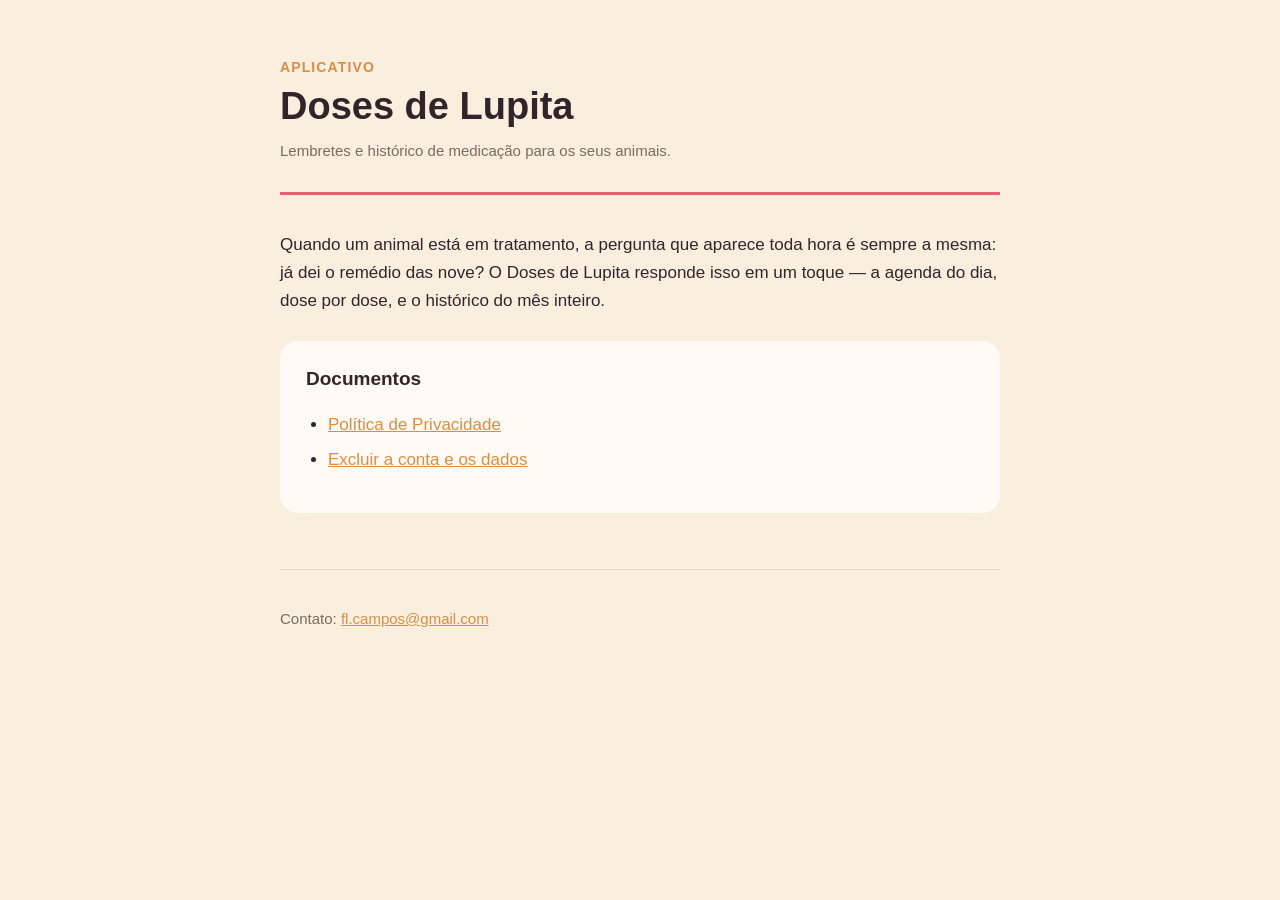
==== lupita/index.html @ 8a530668 "site do app em lupita/" ====
<!DOCTYPE html>
<html lang="pt-BR">
<head>
<meta charset="utf-8">
<meta name="viewport" content="width=device-width, initial-scale=1">
<title>Doses de Lupita</title>
<link rel="stylesheet" href="estilo.css">
</head>
<body>
<main>

<header>
  <p class="app">Aplicativo</p>
  <h1>Doses de Lupita</h1>
  <p class="data">Lembretes e histórico de medicação para os seus animais.</p>
</header>

<p>
  Quando um animal está em tratamento, a pergunta que aparece toda hora é
  sempre a mesma: já dei o remédio das nove? O Doses de Lupita responde isso
  em um toque — a agenda do dia, dose por dose, e o histórico do mês inteiro.
</p>

<div class="cartao">
  <h3 style="margin-top:0">Documentos</h3>
  <ul>
    <li><a href="privacidade.html">Política de Privacidade</a></li>
    <li><a href="excluir-conta.html">Excluir a conta e os dados</a></li>
  </ul>
</div>

<footer>
  <p>Contato: <a href="mailto:fl.campos@gmail.com">fl.campos@gmail.com</a></p>
</footer>

</main>
</body>
</html>
---- lupita/estilo.css ----
/* A mesma paleta do app (lib/core/theme.dart), para a página não parecer
   de outra empresa. */
:root {
  --creme: #FAEFDF;
  --creme-claro: #FFFBF4;
  --marrom: #33242A;
  --ambar: #F6B47B;
  --ambar-fundo: #D98E45;
  --coral: #EB5C6F;
}

* { box-sizing: border-box; }

body {
  margin: 0;
  padding: 0 20px 80px;
  background: var(--creme);
  color: var(--marrom);
  font: 17px/1.65 -apple-system, BlinkMacSystemFont, "Segoe UI", Roboto,
        "Helvetica Neue", Arial, sans-serif;
}

main { max-width: 720px; margin: 0 auto; }

header {
  padding: 56px 0 28px;
  border-bottom: 3px solid var(--coral);
  margin-bottom: 36px;
}

header p.app { margin: 0 0 6px; font-weight: 700; color: var(--ambar-fundo); letter-spacing: .08em; text-transform: uppercase; font-size: 14px; }

h1 { margin: 0 0 10px; font-size: 38px; line-height: 1.15; }
h2 { margin: 42px 0 12px; font-size: 24px; }
h3 { margin: 28px 0 8px; font-size: 19px; }

p.data { margin: 0; color: #7a6a63; font-size: 15px; }

ul { padding-left: 22px; }
li { margin: 7px 0; }

.cartao {
  background: var(--creme-claro);
  border-radius: 18px;
  padding: 22px 26px;
  margin: 26px 0;
}

.passos { counter-reset: passo; list-style: none; padding-left: 0; }
.passos li {
  counter-increment: passo;
  position: relative;
  padding-left: 46px;
  margin: 16px 0;
}
.passos li::before {
  content: counter(passo);
  position: absolute;
  left: 0; top: 0;
  width: 30px; height: 30px;
  border-radius: 50%;
  background: var(--ambar);
  color: var(--marrom);
  font-weight: 700;
  display: grid;
  place-items: center;
}

a { color: var(--ambar-fundo); }

footer {
  margin-top: 56px;
  padding-top: 22px;
  border-top: 1px solid #e2d5c3;
  font-size: 15px;
  color: #7a6a63;
}
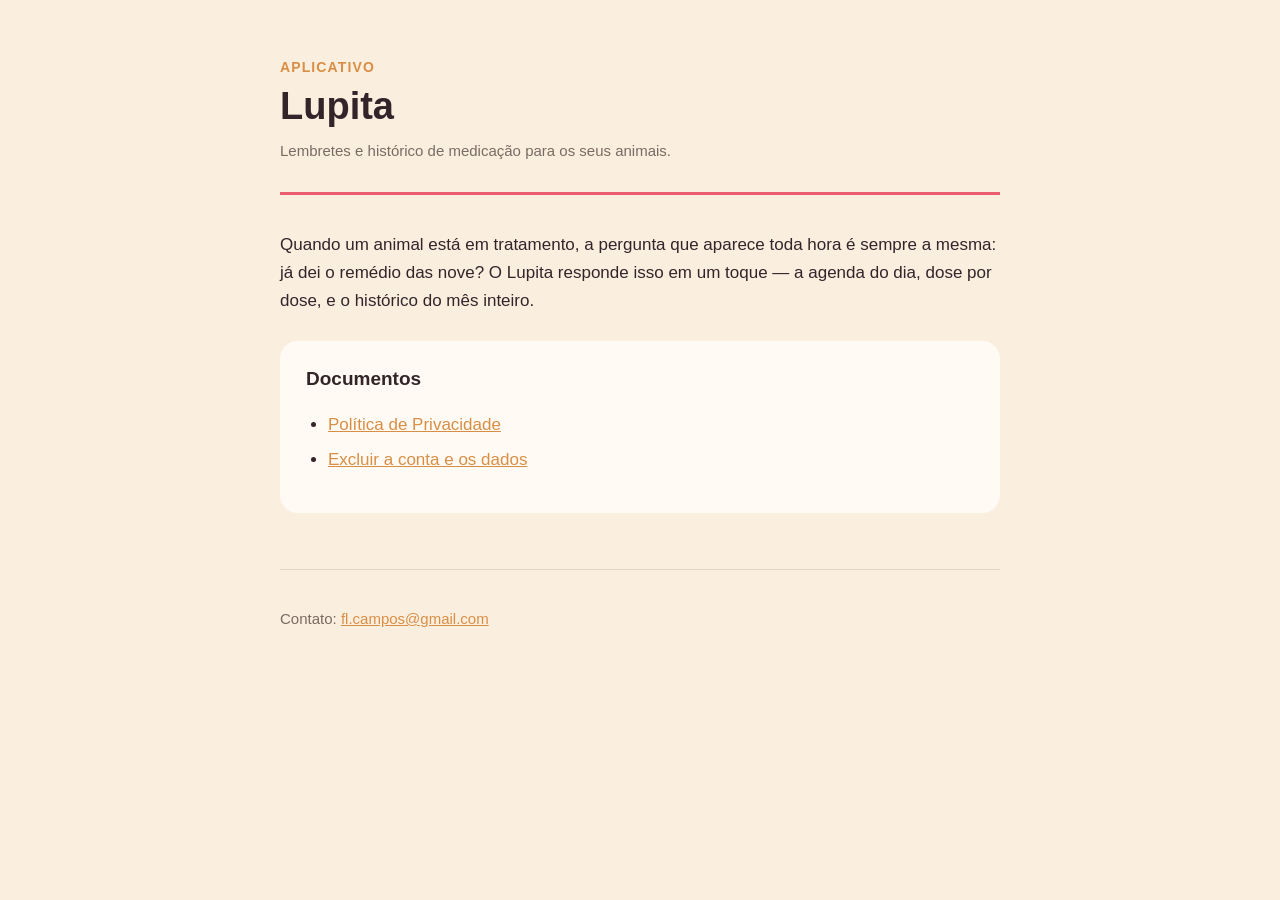
==== commit 29de33cd: "Lupita: novo nome e política de privacidade da versão offline" ====
--- a/lupita/index.html
+++ b/lupita/index.html
@@ -3,7 +3,7 @@
 <head>
 <meta charset="utf-8">
 <meta name="viewport" content="width=device-width, initial-scale=1">
-<title>Doses de Lupita</title>
+<title>Lupita</title>
 <link rel="stylesheet" href="estilo.css">
 </head>
 <body>
@@ -11,13 +11,13 @@
 
 <header>
   <p class="app">Aplicativo</p>
-  <h1>Doses de Lupita</h1>
+  <h1>Lupita</h1>
   <p class="data">Lembretes e histórico de medicação para os seus animais.</p>
 </header>
 
 <p>
   Quando um animal está em tratamento, a pergunta que aparece toda hora é
-  sempre a mesma: já dei o remédio das nove? O Doses de Lupita responde isso
+  sempre a mesma: já dei o remédio das nove? O Lupita responde isso
   em um toque — a agenda do dia, dose por dose, e o histórico do mês inteiro.
 </p>
 
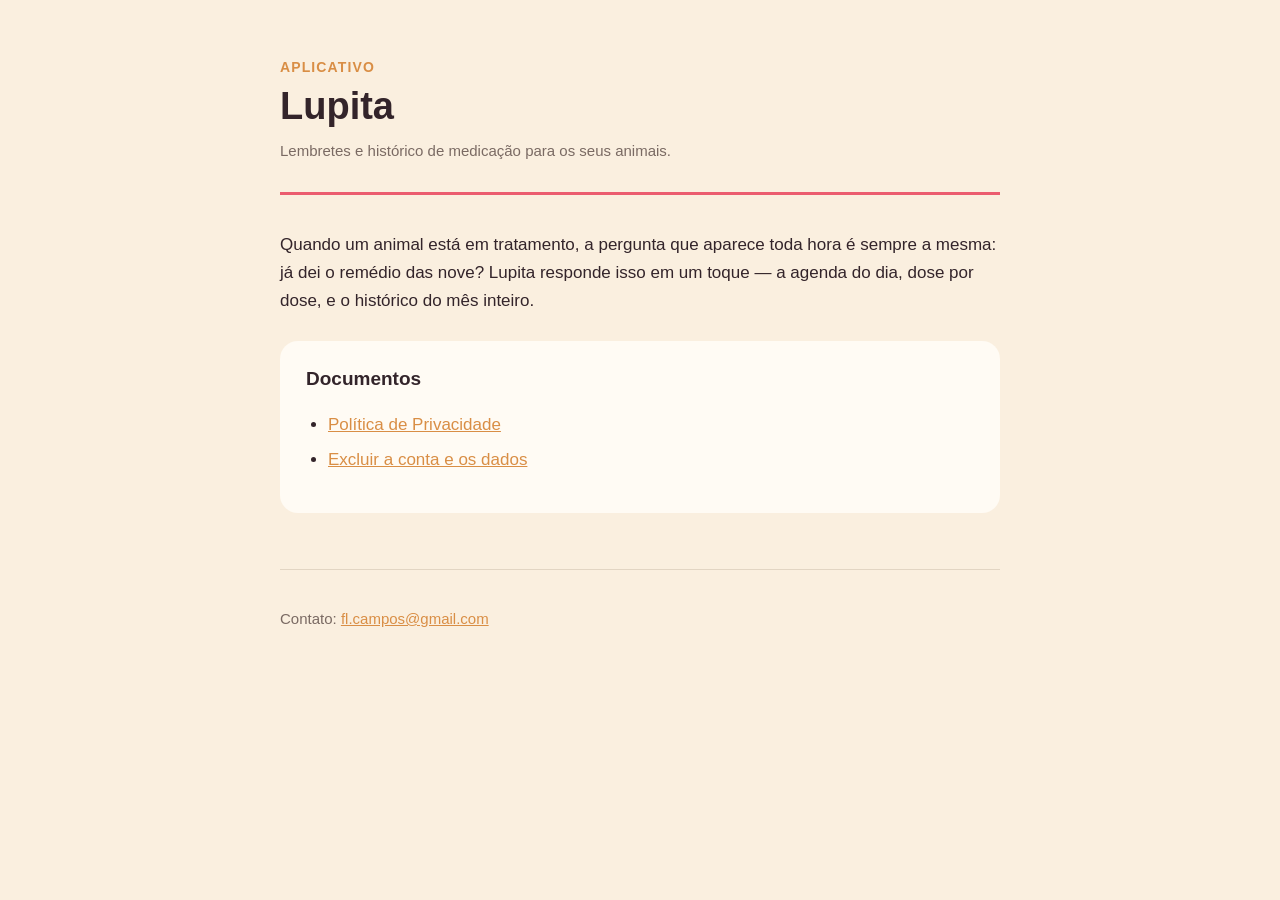
==== commit 438b3d1f: "app-ads.txt do AdMob e política de privacidade com anúncios Co-Authored-By: Claude Opus 5.5 <noreply" ====
--- a/lupita/index.html
+++ b/lupita/index.html
@@ -17,7 +17,7 @@
 
 <p>
   Quando um animal está em tratamento, a pergunta que aparece toda hora é
-  sempre a mesma: já dei o remédio das nove? O Lupita responde isso
+  sempre a mesma: já dei o remédio das nove? Lupita responde isso
   em um toque — a agenda do dia, dose por dose, e o histórico do mês inteiro.
 </p>
 
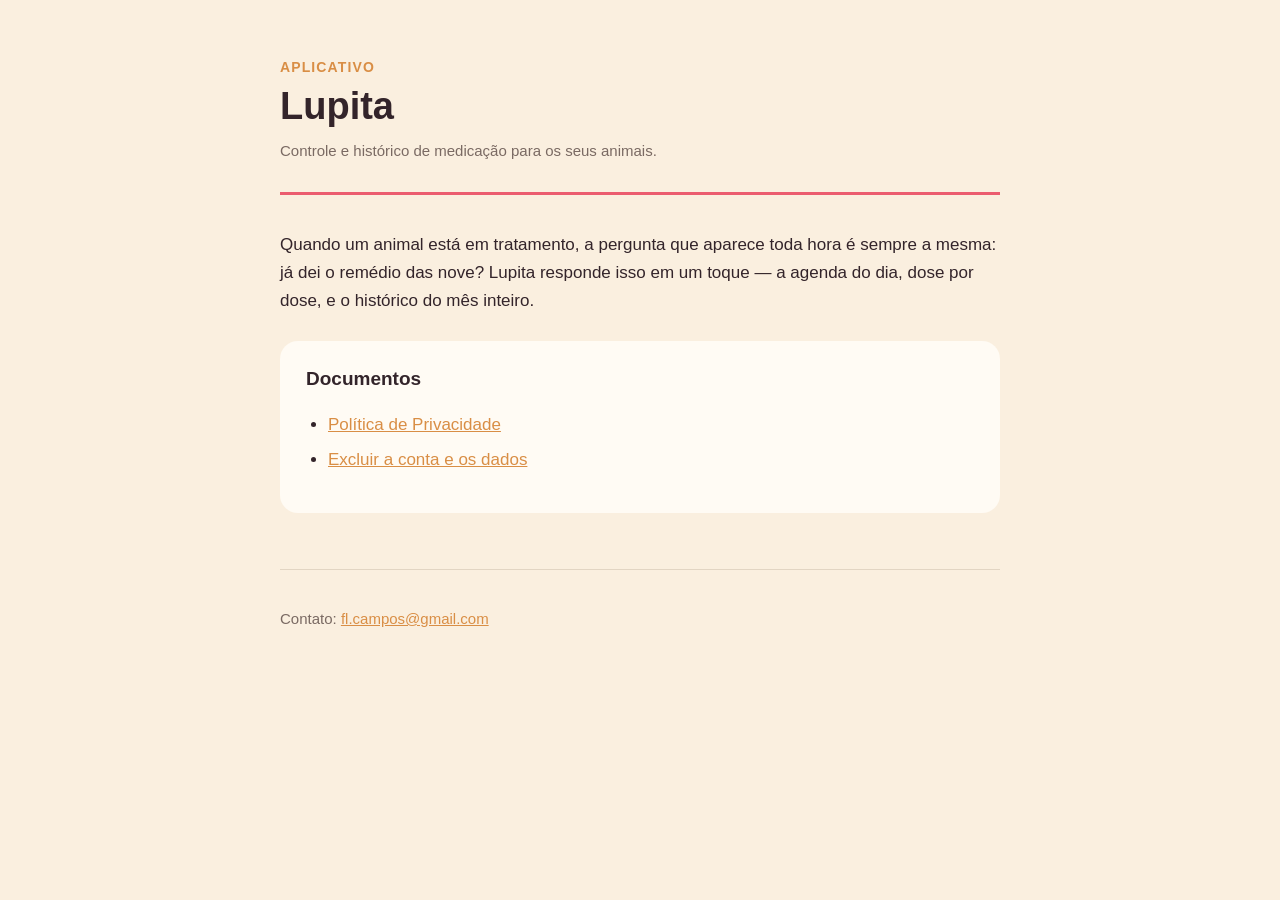
==== commit a1638a5f: "Política e página inicial sem os lembretes, que ficam fora do MVP Co-Authored-By: Claude Opus 5.5 <n" ====
--- a/lupita/index.html
+++ b/lupita/index.html
@@ -12,7 +12,7 @@
 <header>
   <p class="app">Aplicativo</p>
   <h1>Lupita</h1>
-  <p class="data">Lembretes e histórico de medicação para os seus animais.</p>
+  <p class="data">Controle e histórico de medicação para os seus animais.</p>
 </header>
 
 <p>
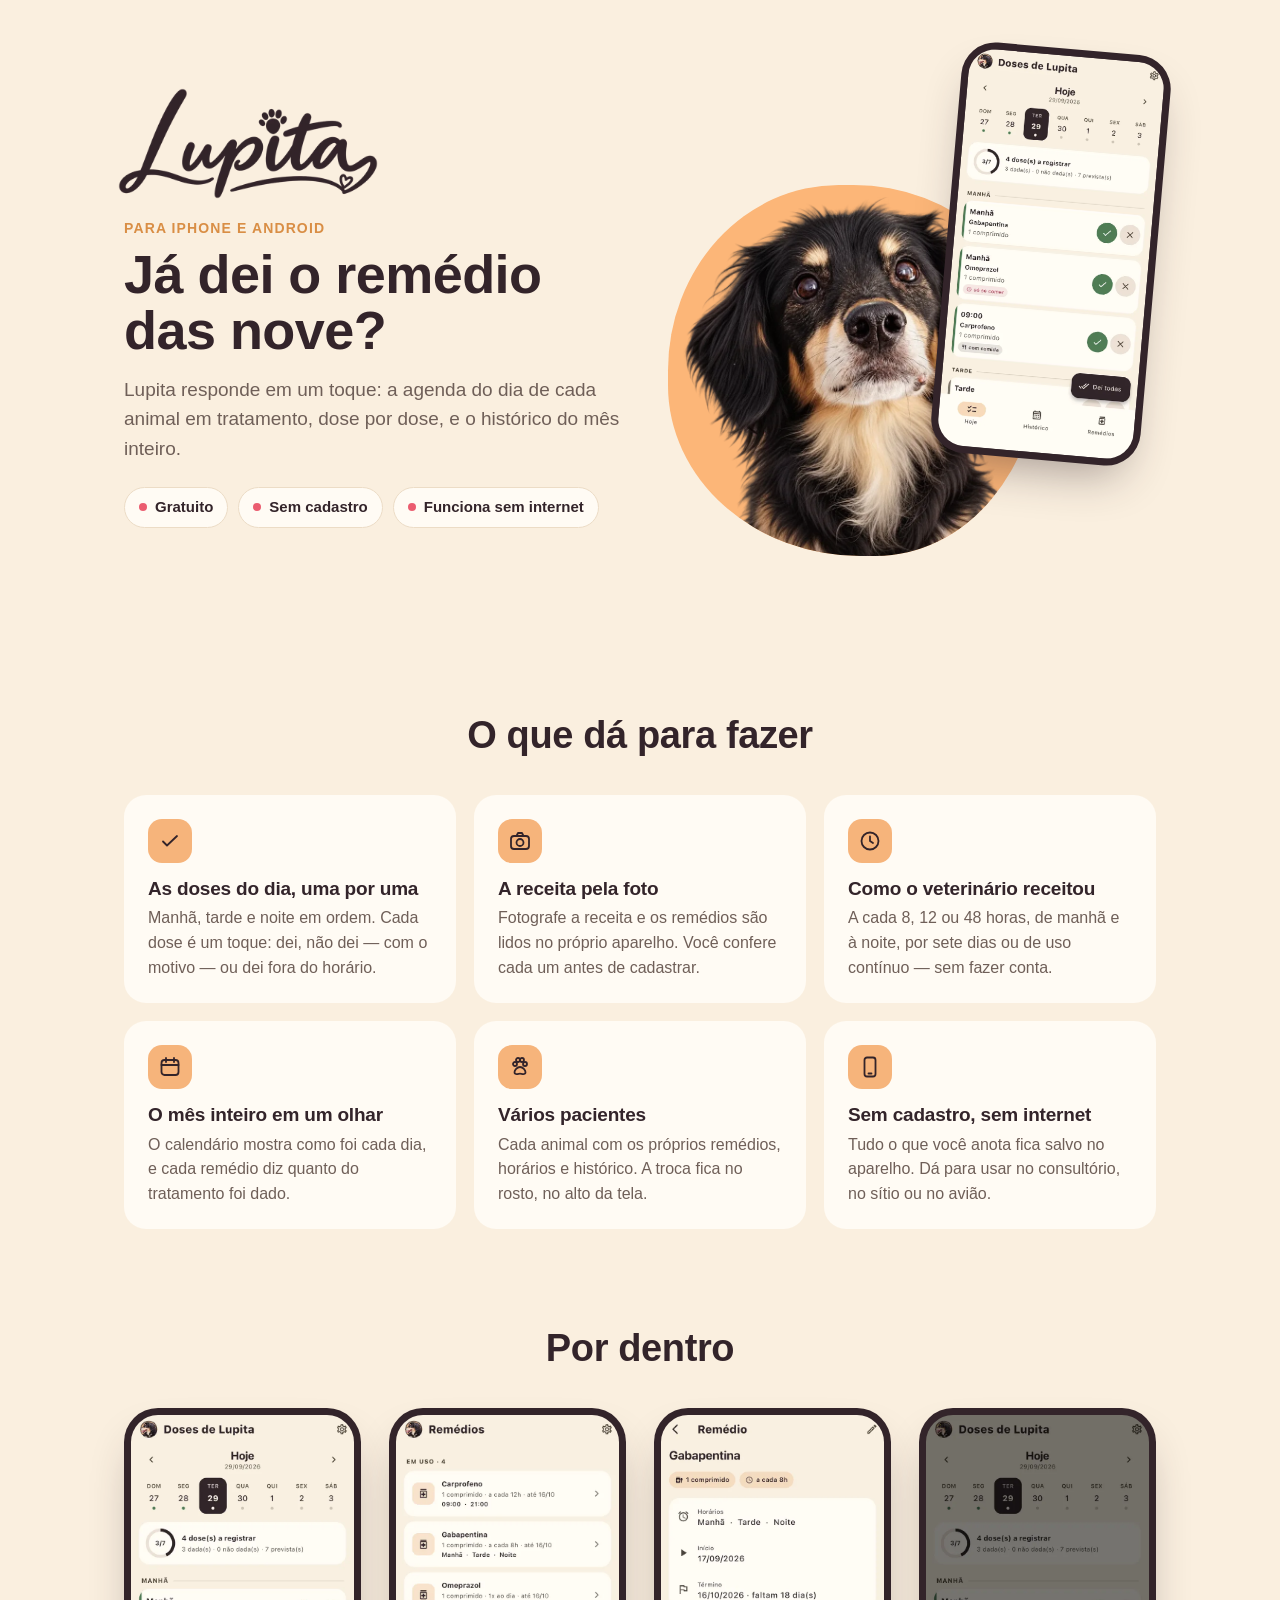
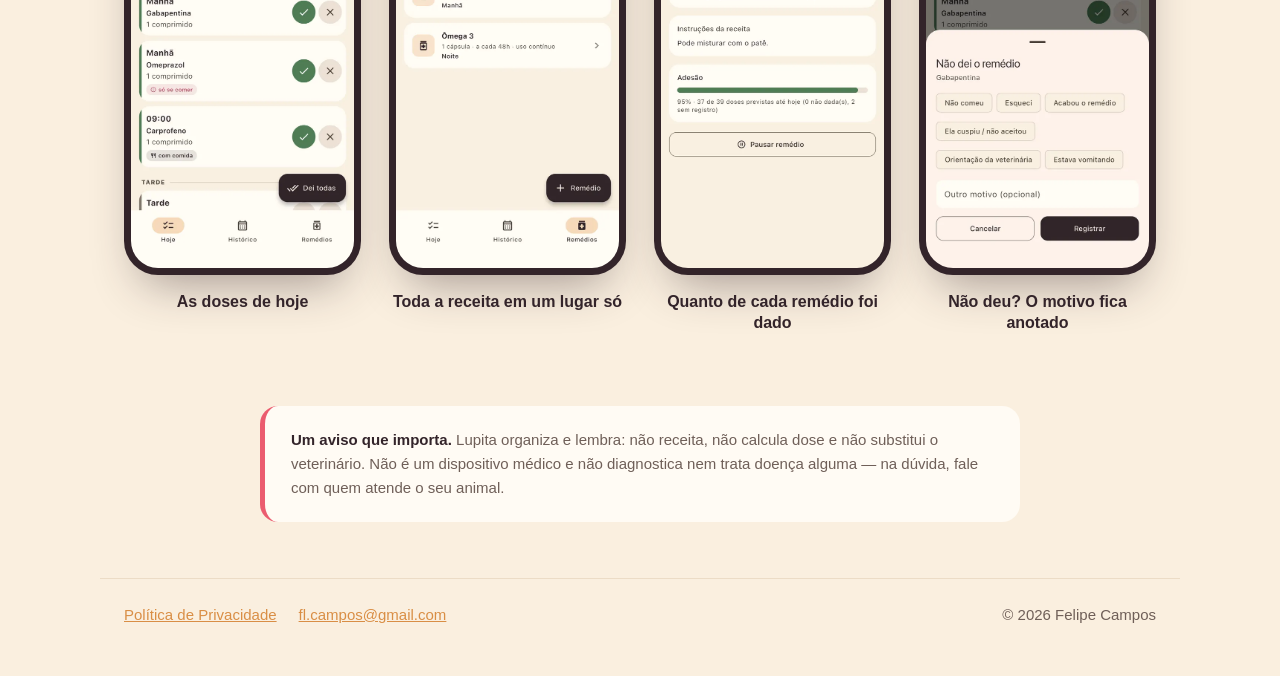
==== commit f10d3c05: "Página inicial nova do Lupita, sem o link de exclusão de conta Co-Authored-By: Claude Opus 5.5 <nore" ====
--- a/lupita/index.html
+++ b/lupita/index.html
@@ -3,36 +3,138 @@
 <head>
 <meta charset="utf-8">
 <meta name="viewport" content="width=device-width, initial-scale=1">
-<title>Lupita</title>
+<title>Lupita — controle e histórico de medicação para os seus animais</title>
+<meta name="description" content="Lupita mostra as doses do dia de cada animal em tratamento, lê a receita pela foto e guarda o histórico do mês. Gratuito, sem cadastro e funciona sem internet.">
+<meta property="og:title" content="Lupita">
+<meta property="og:description" content="Controle e histórico de medicação para os seus animais.">
+<meta property="og:image" content="https://felipers84.github.io/lupita/img/compartilhar.jpg">
+<meta property="og:type" content="website">
+<meta property="og:locale" content="pt_BR">
+<meta name="theme-color" content="#FAEFDF">
+<link rel="icon" href="img/icone-48.png">
+<link rel="apple-touch-icon" href="img/icone-180.png">
 <link rel="stylesheet" href="estilo.css">
+<link rel="stylesheet" href="inicio.css">
 </head>
-<body>
-<main>
+<body class="inicio">
 
-<header>
-  <p class="app">Aplicativo</p>
-  <h1>Lupita</h1>
-  <p class="data">Controle e histórico de medicação para os seus animais.</p>
-</header>
+<section class="hero">
+  <div class="hero-texto">
+    <img class="letreiro" src="img/letreiro.webp" alt="Lupita" width="350" height="149">
+    <p class="sobretitulo">Para iPhone e Android</p>
+    <h1>Já dei o remédio das nove?</h1>
+    <p class="chamada">
+      Lupita responde em um toque: a agenda do dia de cada animal em
+      tratamento, dose por dose, e o histórico do mês inteiro.
+    </p>
+    <ul class="selos">
+      <li>Gratuito</li>
+      <li>Sem cadastro</li>
+      <li>Funciona sem internet</li>
+    </ul>
+  </div>
+  <div class="hero-arte" aria-hidden="true">
+    <div class="retrato">
+      <img src="img/lupita.webp" alt="" width="360" height="379">
+    </div>
+    <div class="aparelho hero-aparelho">
+      <img src="img/tela-hoje.webp" alt="" width="300" height="610">
+    </div>
+  </div>
+</section>
 
-<p>
-  Quando um animal está em tratamento, a pergunta que aparece toda hora é
-  sempre a mesma: já dei o remédio das nove? Lupita responde isso
-  em um toque — a agenda do dia, dose por dose, e o histórico do mês inteiro.
-</p>
+<section class="recursos">
+  <h2>O que dá para fazer</h2>
+  <div class="grade">
+    <article class="recurso">
+      <span class="recurso-icone">
+        <svg viewBox="0 0 24 24"><path d="M5 12.5l4 4L19 7"/></svg>
+      </span>
+      <h3>As doses do dia, uma por uma</h3>
+      <p>Manhã, tarde e noite em ordem. Cada dose é um toque: dei, não dei —
+        com o motivo — ou dei fora do horário.</p>
+    </article>
+    <article class="recurso">
+      <span class="recurso-icone">
+        <svg viewBox="0 0 24 24"><rect x="3" y="7" width="18" height="13" rx="3"/><path d="M8.5 7l1.5-3h4l1.5 3"/><circle cx="12" cy="13.5" r="3.5"/></svg>
+      </span>
+      <h3>A receita pela foto</h3>
+      <p>Fotografe a receita e os remédios são lidos no próprio aparelho.
+        Você confere cada um antes de cadastrar.</p>
+    </article>
+    <article class="recurso">
+      <span class="recurso-icone">
+        <svg viewBox="0 0 24 24"><circle cx="12" cy="12" r="8.5"/><path d="M12 7.5V12l3 2"/></svg>
+      </span>
+      <h3>Como o veterinário receitou</h3>
+      <p>A cada 8, 12 ou 48 horas, de manhã e à noite, por sete dias ou de
+        uso contínuo — sem fazer conta.</p>
+    </article>
+    <article class="recurso">
+      <span class="recurso-icone">
+        <svg viewBox="0 0 24 24"><rect x="3.5" y="5" width="17" height="15" rx="3"/><path d="M3.5 10h17M8 3v4M16 3v4"/></svg>
+      </span>
+      <h3>O mês inteiro em um olhar</h3>
+      <p>O calendário mostra como foi cada dia, e cada remédio diz quanto do
+        tratamento foi dado.</p>
+    </article>
+    <article class="recurso">
+      <span class="recurso-icone">
+        <svg viewBox="0 0 24 24"><circle cx="7" cy="9" r="2"/><circle cx="17" cy="9" r="2"/><circle cx="10" cy="5" r="2"/><circle cx="14" cy="5" r="2"/><path d="M12 12c-3 0-5.5 3-5.5 5.2 0 1.5 1.3 2.3 2.8 1.9 1-.3 1.8-.5 2.7-.5s1.7.2 2.7.5c1.5.4 2.8-.4 2.8-1.9C17.5 15 15 12 12 12z"/></svg>
+      </span>
+      <h3>Vários pacientes</h3>
+      <p>Cada animal com os próprios remédios, horários e histórico. A troca
+        fica no rosto, no alto da tela.</p>
+    </article>
+    <article class="recurso">
+      <span class="recurso-icone">
+        <svg viewBox="0 0 24 24"><rect x="6.5" y="2.5" width="11" height="19" rx="2.5"/><path d="M10.5 18.5h3"/></svg>
+      </span>
+      <h3>Sem cadastro, sem internet</h3>
+      <p>Tudo o que você anota fica salvo no aparelho. Dá para usar no
+        consultório, no sítio ou no avião.</p>
+    </article>
+  </div>
+</section>
 
-<div class="cartao">
-  <h3 style="margin-top:0">Documentos</h3>
-  <ul>
-    <li><a href="privacidade.html">Política de Privacidade</a></li>
-    <li><a href="excluir-conta.html">Excluir a conta e os dados</a></li>
-  </ul>
-</div>
+<section class="telas">
+  <h2>Por dentro</h2>
+  <div class="galeria">
+    <figure>
+      <div class="aparelho"><img src="img/tela-hoje.webp" alt="A tela Hoje, com as doses da manhã de Lupita e os botões de dei e não dei" width="300" height="610" loading="lazy"></div>
+      <figcaption>As doses de hoje</figcaption>
+    </figure>
+    <figure>
+      <div class="aparelho"><img src="img/tela-remedios.webp" alt="A lista de remédios em uso, com dose, horários e duração" width="300" height="610" loading="lazy"></div>
+      <figcaption>Toda a receita em um lugar só</figcaption>
+    </figure>
+    <figure>
+      <div class="aparelho"><img src="img/tela-detalhe.webp" alt="A ficha de um remédio, com horários, início, término e a adesão do tratamento" width="300" height="610" loading="lazy"></div>
+      <figcaption>Quanto de cada remédio foi dado</figcaption>
+    </figure>
+    <figure>
+      <div class="aparelho"><img src="img/tela-motivo.webp" alt="A escolha do motivo de uma dose não dada: não comeu, esqueci, acabou o remédio" width="300" height="610" loading="lazy"></div>
+      <figcaption>Não deu? O motivo fica anotado</figcaption>
+    </figure>
+  </div>
+</section>
 
-<footer>
-  <p>Contato: <a href="mailto:fl.campos@gmail.com">fl.campos@gmail.com</a></p>
+<section class="aviso">
+  <p>
+    <strong>Um aviso que importa.</strong> Lupita organiza e lembra: não
+    receita, não calcula dose e não substitui o veterinário. Não é um
+    dispositivo médico e não diagnostica nem trata doença alguma — na dúvida,
+    fale com quem atende o seu animal.
+  </p>
+</section>
+
+<footer class="rodape">
+  <nav>
+    <a href="privacidade.html">Política de Privacidade</a>
+    <a href="mailto:fl.campos@gmail.com">fl.campos@gmail.com</a>
+  </nav>
+  <p>© 2026 Felipe Campos</p>
 </footer>
 
-</main>
 </body>
 </html>
--- a/lupita/inicio.css
+++ b/lupita/inicio.css
@@ -0,0 +1,264 @@
+/* A página inicial do site — o endereço de marketing da ficha nas lojas.
+   Usa as cores de estilo.css; as outras páginas (política, convite) seguem
+   no layout de texto de lá. Sem fonte externa: a do título é a mesma dos
+   prints das lojas (Avenir Next) onde existe. */
+:root {
+  --laranja: #FCB678;
+  --texto-suave: #6f5f58;
+  --linha: #ecdcc6;
+  --titulo: "Avenir Next", "Nunito", ui-rounded, -apple-system,
+            BlinkMacSystemFont, "Segoe UI", Roboto, sans-serif;
+}
+
+body.inicio {
+  padding: 0;
+  overflow-x: hidden;
+}
+
+.inicio h1, .inicio h2, .inicio h3 {
+  font-family: var(--titulo);
+  font-weight: 800;
+  letter-spacing: -0.01em;
+}
+
+.inicio section, .rodape {
+  max-width: 1080px;
+  margin: 0 auto;
+  padding-left: 24px;
+  padding-right: 24px;
+}
+
+/* ------------------------------------------------------------- hero */
+
+.hero {
+  display: grid;
+  grid-template-columns: 1.05fr 1fr;
+  align-items: center;
+  gap: 32px;
+  padding-top: 48px;
+  padding-bottom: 72px;
+}
+
+.letreiro {
+  width: 260px;
+  height: auto;
+  display: block;
+  margin: 0 0 18px -6px;
+}
+
+.sobretitulo {
+  margin: 0 0 6px;
+  font-size: 14px;
+  font-weight: 700;
+  letter-spacing: .08em;
+  text-transform: uppercase;
+  color: var(--ambar-fundo);
+}
+
+.hero h1 {
+  margin: 0 0 16px;
+  font-size: clamp(34px, 5vw, 54px);
+  line-height: 1.05;
+}
+
+.chamada {
+  margin: 0 0 24px;
+  font-size: 19px;
+  line-height: 1.55;
+  color: var(--texto-suave);
+  max-width: 30em;
+}
+
+.selos {
+  display: flex;
+  flex-wrap: wrap;
+  gap: 10px;
+  list-style: none;
+  padding: 0;
+  margin: 0;
+}
+.selos li {
+  margin: 0;
+  padding: 7px 14px;
+  border-radius: 999px;
+  background: var(--creme-claro);
+  border: 1px solid var(--linha);
+  font-size: 15px;
+  font-weight: 600;
+}
+.selos li::before {
+  content: "";
+  display: inline-block;
+  width: 8px;
+  height: 8px;
+  margin-right: 8px;
+  border-radius: 50%;
+  background: var(--coral);
+  vertical-align: 1px;
+}
+
+/* A arte: a Lupita recortada no laranja do ícone, e o app ao lado. */
+.hero-arte {
+  position: relative;
+  height: 520px;
+}
+.retrato {
+  position: absolute;
+  left: 0;
+  bottom: 12px;
+  width: 76%;
+  aspect-ratio: 1;
+  border-radius: 46% 50% 44% 52% / 50% 46% 52% 46%;
+  background: var(--laranja);
+  overflow: hidden;
+}
+.retrato img {
+  position: absolute;
+  left: 50%;
+  bottom: 0;
+  width: 92%;
+  height: auto;
+  transform: translateX(-50%);
+}
+.hero-aparelho {
+  position: absolute;
+  right: 0;
+  top: 0;
+  width: 43%;
+  transform: rotate(5deg);
+}
+
+/* Moldura de aparelho para as capturas, sem imagem de moldura. */
+.aparelho {
+  background: var(--marrom);
+  padding: 7px;
+  border-radius: 34px;
+  box-shadow: 0 24px 48px -18px rgba(51, 36, 42, .45);
+}
+.aparelho img {
+  display: block;
+  width: 100%;
+  height: auto;
+  border-radius: 27px;
+}
+
+/* --------------------------------------------------------- recursos */
+
+.recursos {
+  padding-top: 64px;
+  padding-bottom: 64px;
+}
+.inicio h2 {
+  margin: 0 0 28px;
+  font-size: clamp(28px, 3.6vw, 38px);
+  text-align: center;
+}
+.grade {
+  display: grid;
+  grid-template-columns: repeat(3, 1fr);
+  gap: 18px;
+}
+.recurso {
+  background: var(--creme-claro);
+  border-radius: 22px;
+  padding: 24px 24px 22px;
+}
+.recurso h3 { margin: 14px 0 6px; font-size: 19px; line-height: 1.25; }
+.recurso p { margin: 0; color: var(--texto-suave); font-size: 16px; line-height: 1.55; }
+.recurso-icone {
+  display: grid;
+  place-items: center;
+  width: 44px;
+  height: 44px;
+  border-radius: 14px;
+  background: var(--ambar);
+}
+.recurso-icone svg {
+  width: 24px;
+  height: 24px;
+  fill: none;
+  stroke: var(--marrom);
+  stroke-width: 1.8;
+  stroke-linecap: round;
+  stroke-linejoin: round;
+}
+
+/* ------------------------------------------------------------ telas */
+
+.telas {
+  padding-top: 24px;
+  padding-bottom: 72px;
+}
+.galeria {
+  display: grid;
+  grid-template-columns: repeat(4, 1fr);
+  gap: 28px;
+}
+.galeria figure { margin: 0; }
+.galeria figcaption {
+  margin-top: 16px;
+  text-align: center;
+  font-weight: 700;
+  font-size: 16px;
+  line-height: 1.35;
+}
+
+/* ------------------------------------------------------------ aviso */
+
+.aviso p {
+  max-width: 760px;
+  margin: 0 auto;
+  padding: 22px 26px;
+  border-radius: 18px;
+  background: var(--creme-claro);
+  border-left: 5px solid var(--coral);
+  font-size: 15px;
+  line-height: 1.6;
+  color: var(--texto-suave);
+}
+.aviso strong { color: var(--marrom); }
+
+/* ----------------------------------------------------------- rodapé */
+
+.rodape {
+  margin-top: 56px;
+  padding-top: 24px;
+  padding-bottom: 48px;
+  border-top: 1px solid var(--linha);
+  font-size: 15px;
+  color: var(--texto-suave);
+  display: flex;
+  flex-wrap: wrap;
+  justify-content: space-between;
+  gap: 12px;
+}
+.rodape nav { display: flex; flex-wrap: wrap; gap: 8px 22px; }
+.rodape p { margin: 0; }
+
+/* ---------------------------------------------------------- celular */
+
+@media (max-width: 860px) {
+  .hero { grid-template-columns: 1fr; padding-bottom: 40px; }
+  .hero-arte { height: auto; aspect-ratio: 1 / 0.92; max-width: 460px; width: 100%; margin: 8px auto 0; }
+  .grade { grid-template-columns: repeat(2, 1fr); }
+  .galeria {
+    display: flex;
+    overflow-x: auto;
+    scroll-snap-type: x mandatory;
+    gap: 20px;
+    margin: 0 -24px;
+    padding: 4px 24px 24px;
+  }
+  .galeria figure { flex: 0 0 62%; scroll-snap-align: center; }
+}
+
+@media (max-width: 560px) {
+  .inicio section, .rodape { padding-left: 16px; padding-right: 16px; }
+  .letreiro { width: 200px; }
+  .chamada { font-size: 17px; }
+  .grade { grid-template-columns: 1fr; }
+  .galeria { margin: 0 -16px; padding: 4px 16px 24px; }
+  .galeria figure { flex-basis: 72%; }
+  .aparelho { border-radius: 28px; padding: 6px; }
+  .aparelho img { border-radius: 22px; }
+}
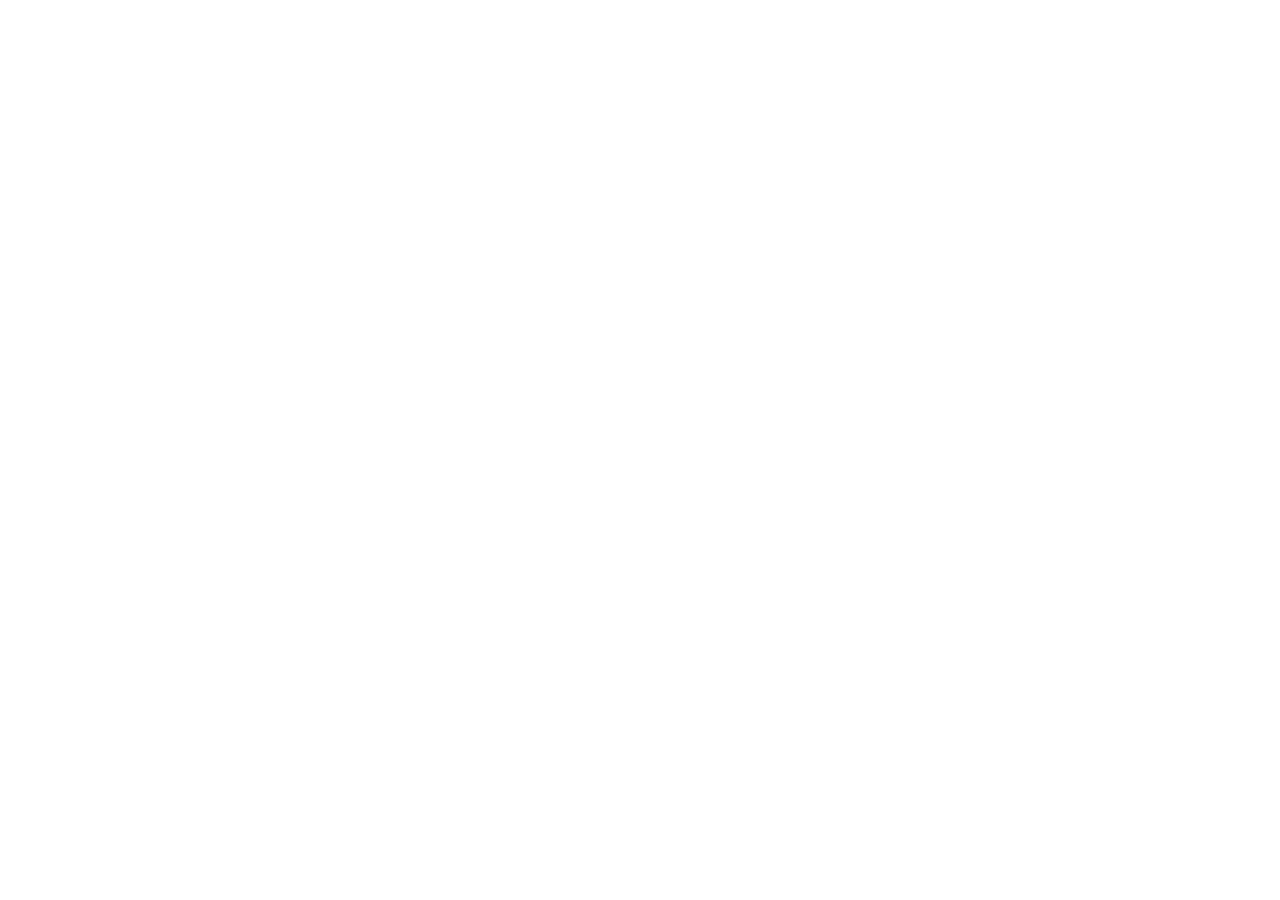
==== commit 4d691bbb: "O site do Lupita vai para doseslupita.online; aqui ficam o convite e os redirecionamentos Co-Authore" ====
--- a/lupita/index.html
+++ b/lupita/index.html
@@ -2,139 +2,11 @@
 <html lang="pt-BR">
 <head>
 <meta charset="utf-8">
-<meta name="viewport" content="width=device-width, initial-scale=1">
-<title>Lupita — controle e histórico de medicação para os seus animais</title>
-<meta name="description" content="Lupita mostra as doses do dia de cada animal em tratamento, lê a receita pela foto e guarda o histórico do mês. Gratuito, sem cadastro e funciona sem internet.">
-<meta property="og:title" content="Lupita">
-<meta property="og:description" content="Controle e histórico de medicação para os seus animais.">
-<meta property="og:image" content="https://felipers84.github.io/lupita/img/compartilhar.jpg">
-<meta property="og:type" content="website">
-<meta property="og:locale" content="pt_BR">
-<meta name="theme-color" content="#FAEFDF">
-<link rel="icon" href="img/icone-48.png">
-<link rel="apple-touch-icon" href="img/icone-180.png">
-<link rel="stylesheet" href="estilo.css">
-<link rel="stylesheet" href="inicio.css">
+<title>Lupita</title>
+<link rel="canonical" href="https://doseslupita.online/">
+<meta http-equiv="refresh" content="0; url=https://doseslupita.online/">
 </head>
-<body class="inicio">
-
-<section class="hero">
-  <div class="hero-texto">
-    <img class="letreiro" src="img/letreiro.webp" alt="Lupita" width="350" height="149">
-    <p class="sobretitulo">Para iPhone e Android</p>
-    <h1>Já dei o remédio das nove?</h1>
-    <p class="chamada">
-      Lupita responde em um toque: a agenda do dia de cada animal em
-      tratamento, dose por dose, e o histórico do mês inteiro.
-    </p>
-    <ul class="selos">
-      <li>Gratuito</li>
-      <li>Sem cadastro</li>
-      <li>Funciona sem internet</li>
-    </ul>
-  </div>
-  <div class="hero-arte" aria-hidden="true">
-    <div class="retrato">
-      <img src="img/lupita.webp" alt="" width="360" height="379">
-    </div>
-    <div class="aparelho hero-aparelho">
-      <img src="img/tela-hoje.webp" alt="" width="300" height="610">
-    </div>
-  </div>
-</section>
-
-<section class="recursos">
-  <h2>O que dá para fazer</h2>
-  <div class="grade">
-    <article class="recurso">
-      <span class="recurso-icone">
-        <svg viewBox="0 0 24 24"><path d="M5 12.5l4 4L19 7"/></svg>
-      </span>
-      <h3>As doses do dia, uma por uma</h3>
-      <p>Manhã, tarde e noite em ordem. Cada dose é um toque: dei, não dei —
-        com o motivo — ou dei fora do horário.</p>
-    </article>
-    <article class="recurso">
-      <span class="recurso-icone">
-        <svg viewBox="0 0 24 24"><rect x="3" y="7" width="18" height="13" rx="3"/><path d="M8.5 7l1.5-3h4l1.5 3"/><circle cx="12" cy="13.5" r="3.5"/></svg>
-      </span>
-      <h3>A receita pela foto</h3>
-      <p>Fotografe a receita e os remédios são lidos no próprio aparelho.
-        Você confere cada um antes de cadastrar.</p>
-    </article>
-    <article class="recurso">
-      <span class="recurso-icone">
-        <svg viewBox="0 0 24 24"><circle cx="12" cy="12" r="8.5"/><path d="M12 7.5V12l3 2"/></svg>
-      </span>
-      <h3>Como o veterinário receitou</h3>
-      <p>A cada 8, 12 ou 48 horas, de manhã e à noite, por sete dias ou de
-        uso contínuo — sem fazer conta.</p>
-    </article>
-    <article class="recurso">
-      <span class="recurso-icone">
-        <svg viewBox="0 0 24 24"><rect x="3.5" y="5" width="17" height="15" rx="3"/><path d="M3.5 10h17M8 3v4M16 3v4"/></svg>
-      </span>
-      <h3>O mês inteiro em um olhar</h3>
-      <p>O calendário mostra como foi cada dia, e cada remédio diz quanto do
-        tratamento foi dado.</p>
-    </article>
-    <article class="recurso">
-      <span class="recurso-icone">
-        <svg viewBox="0 0 24 24"><circle cx="7" cy="9" r="2"/><circle cx="17" cy="9" r="2"/><circle cx="10" cy="5" r="2"/><circle cx="14" cy="5" r="2"/><path d="M12 12c-3 0-5.5 3-5.5 5.2 0 1.5 1.3 2.3 2.8 1.9 1-.3 1.8-.5 2.7-.5s1.7.2 2.7.5c1.5.4 2.8-.4 2.8-1.9C17.5 15 15 12 12 12z"/></svg>
-      </span>
-      <h3>Vários pacientes</h3>
-      <p>Cada animal com os próprios remédios, horários e histórico. A troca
-        fica no rosto, no alto da tela.</p>
-    </article>
-    <article class="recurso">
-      <span class="recurso-icone">
-        <svg viewBox="0 0 24 24"><rect x="6.5" y="2.5" width="11" height="19" rx="2.5"/><path d="M10.5 18.5h3"/></svg>
-      </span>
-      <h3>Sem cadastro, sem internet</h3>
-      <p>Tudo o que você anota fica salvo no aparelho. Dá para usar no
-        consultório, no sítio ou no avião.</p>
-    </article>
-  </div>
-</section>
-
-<section class="telas">
-  <h2>Por dentro</h2>
-  <div class="galeria">
-    <figure>
-      <div class="aparelho"><img src="img/tela-hoje.webp" alt="A tela Hoje, com as doses da manhã de Lupita e os botões de dei e não dei" width="300" height="610" loading="lazy"></div>
-      <figcaption>As doses de hoje</figcaption>
-    </figure>
-    <figure>
-      <div class="aparelho"><img src="img/tela-remedios.webp" alt="A lista de remédios em uso, com dose, horários e duração" width="300" height="610" loading="lazy"></div>
-      <figcaption>Toda a receita em um lugar só</figcaption>
-    </figure>
-    <figure>
-      <div class="aparelho"><img src="img/tela-detalhe.webp" alt="A ficha de um remédio, com horários, início, término e a adesão do tratamento" width="300" height="610" loading="lazy"></div>
-      <figcaption>Quanto de cada remédio foi dado</figcaption>
-    </figure>
-    <figure>
-      <div class="aparelho"><img src="img/tela-motivo.webp" alt="A escolha do motivo de uma dose não dada: não comeu, esqueci, acabou o remédio" width="300" height="610" loading="lazy"></div>
-      <figcaption>Não deu? O motivo fica anotado</figcaption>
-    </figure>
-  </div>
-</section>
-
-<section class="aviso">
-  <p>
-    <strong>Um aviso que importa.</strong> Lupita organiza e lembra: não
-    receita, não calcula dose e não substitui o veterinário. Não é um
-    dispositivo médico e não diagnostica nem trata doença alguma — na dúvida,
-    fale com quem atende o seu animal.
-  </p>
-</section>
-
-<footer class="rodape">
-  <nav>
-    <a href="privacidade.html">Política de Privacidade</a>
-    <a href="mailto:fl.campos@gmail.com">fl.campos@gmail.com</a>
-  </nav>
-  <p>© 2026 Felipe Campos</p>
-</footer>
-
+<body>
+<p>Esta página mudou para <a href="https://doseslupita.online/">https://doseslupita.online/</a>.</p>
 </body>
 </html>
